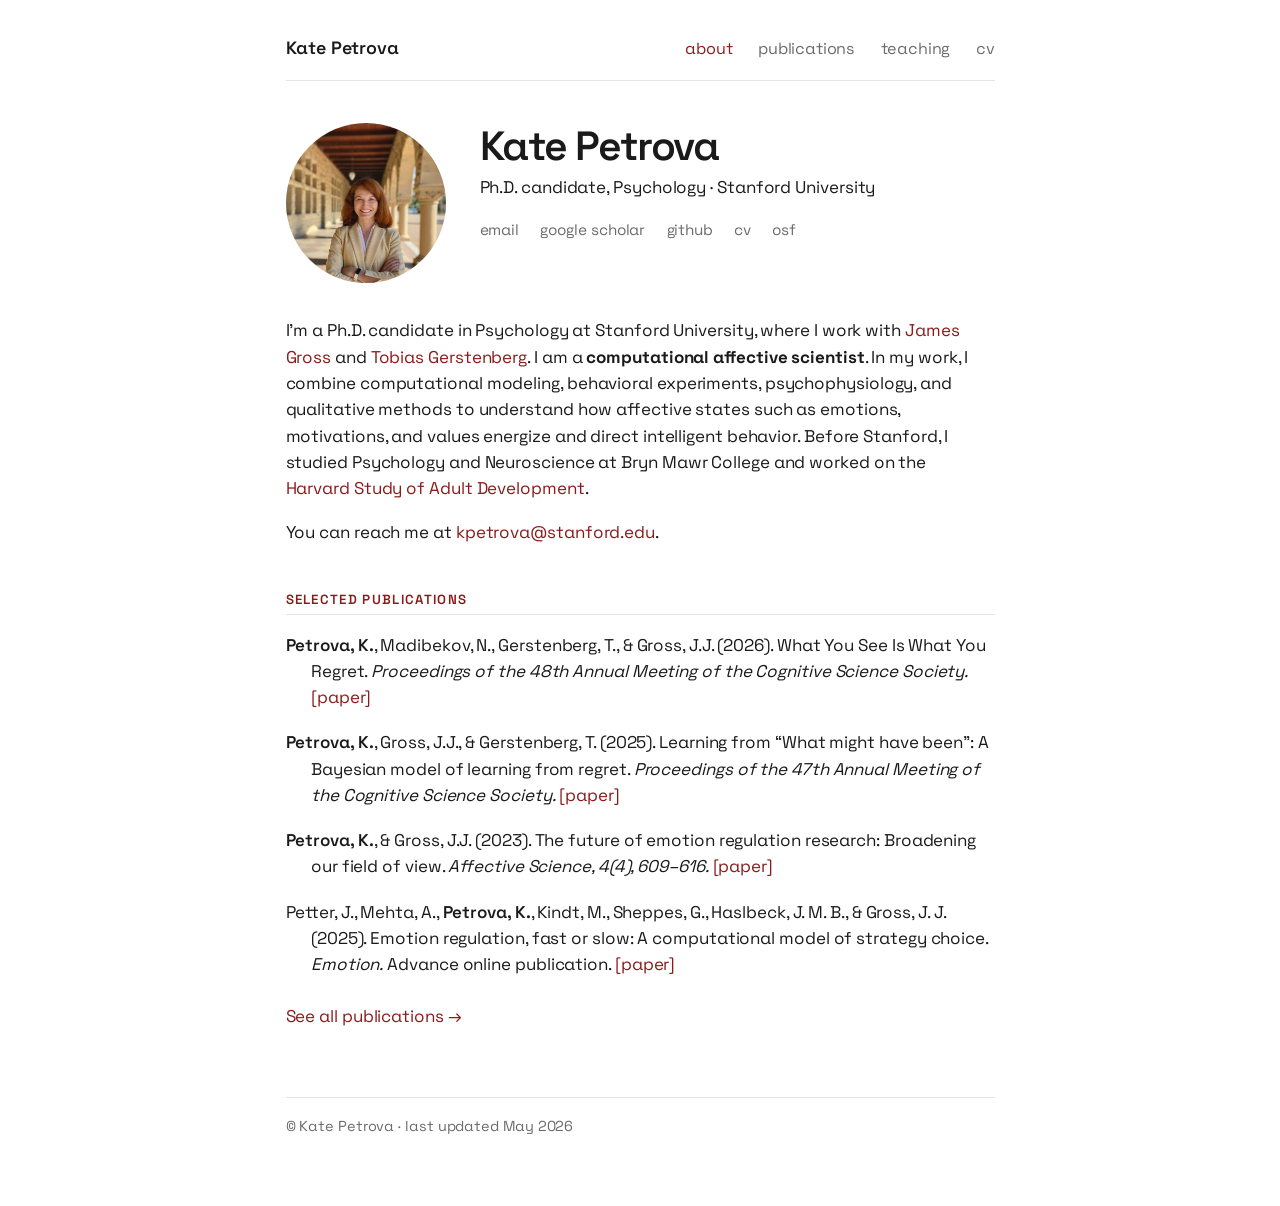
==== index.html @ a026ef2f "website v1" ====
<!doctype html>
<html lang="en">
<head>
  <meta charset="utf-8">
  <meta name="viewport" content="width=device-width, initial-scale=1">
  <title>Kate Petrova</title>
  <meta name="description" content="Kate Petrova is a Ph.D. candidate in Psychology at Stanford University studying computational affective science.">
  <link rel="stylesheet" href="styles.css">
  <link rel="preconnect" href="https://fonts.googleapis.com">
  <link rel="preconnect" href="https://fonts.gstatic.com" crossorigin>
  <link href="https://fonts.googleapis.com/css2?family=Space+Grotesk:wght@400;500;600;700&display=swap" rel="stylesheet">
</head>
<body>
  <div class="container">
    <header class="site-header">
      <nav class="site-nav">
        <a href="index.html" class="brand">Kate Petrova</a>
        <a href="index.html" class="active">about</a>
        <a href="publications.html">publications</a>
        <a href="teaching.html">teaching</a>
        <a href="cv.html">cv</a>
      </nav>
    </header>

    <section class="hero">
      <div class="hero-photo">
        <img src="profile.png" alt="Kate Petrova">
      </div>
      <div class="hero-text">
        <h1>Kate Petrova</h1>
        <p>Ph.D. candidate, Psychology &middot; Stanford University</p>
        <div class="icon-links">
          <a href="mailto:kpetrova@stanford.edu">email</a>
          <a href="https://scholar.google.com/citations?user=rI-soqgAAAAJ&hl=en&authuser=1" target="_blank" rel="noopener">google scholar</a>
          <a href="https://github.com/kateptrv" target="_blank" rel="noopener">github</a>
          <a href="cv.pdf" target="_blank" rel="noopener">cv</a>
          <a href="https://osf.io/2hm49/" target="_blank" rel="noopener">osf</a>
        </div>
      </div>
    </section>

    <section>
      <p>
        I&rsquo;m a Ph.D. candidate in Psychology at Stanford University, where I work
        with <a href="https://spl.stanford.edu/" target="_blank" rel="noopener">James Gross</a>
        and <a href="https://cicl.stanford.edu/" target="_blank" rel="noopener">Tobias Gerstenberg</a>.
        I am a <b>computational affective scientist</b>. In my work, I combine computational modeling, behavioral experiments, psychophysiology, and qualitative methods to understand how affective states such as emotions, motivations, and values energize and direct intelligent behavior.
        Before Stanford, I studied Psychology and Neuroscience at Bryn Mawr College
        and worked on the <a href="https://www.adultdevelopmentstudy.org" target="_blank" rel="noopener">Harvard Study of Adult Development</a>.
      </p>
      <p>
        You can reach me at
        <a href="mailto:kpetrova@stanford.edu">kpetrova@stanford.edu</a>.
      </p>
    </section>

    <section>
      <h2>Selected publications</h2>

      <div class="pub">
        <span class="me">Petrova, K.</span>, Madibekov, N., Gerstenberg, T., &amp; Gross, J.J. (2026).
        What You See Is What You Regret.
        <span class="venue">Proceedings of the 48th Annual Meeting of the Cognitive Science Society.</span>
        <a href="https://doi.org/10.31234/osf.io/raxge_v1" target="_blank" rel="noopener">[paper]</a>
      </div>

      <div class="pub">
        <span class="me">Petrova, K.</span>, Gross, J.J., &amp; Gerstenberg, T. (2025).
        Learning from &ldquo;What might have been&rdquo;: A Bayesian model of learning from regret.
        <span class="venue">Proceedings of the 47th Annual Meeting of the Cognitive Science Society.</span>
        <a href="https://escholarship.org/uc/item/3zv3g7xg" target="_blank" rel="noopener">[paper]</a>
      </div>

      <div class="pub">
        <span class="me">Petrova, K.</span>, &amp; Gross, J.J. (2023).
        The future of emotion regulation research: Broadening our field of view.
        <span class="venue">Affective Science, 4(4), 609&ndash;616.</span>
        <a href="https://doi.org/10.1007/s42761-023-00222-0" target="_blank" rel="noopener">[paper]</a>
      </div>

      <div class="pub">
        Petter, J., Mehta, A., <span class="me">Petrova, K.</span>, Kindt, M., Sheppes, G., Haslbeck, J. M. B., &amp; Gross, J. J. (2025).
        Emotion regulation, fast or slow: A computational model of strategy choice.
        <span class="venue">Emotion.</span> Advance online publication.
        <a href="https://doi.org/10.1037/emo0001471" target="_blank" rel="noopener">[paper]</a>
      </div>

      <p style="margin-top:1.5rem"><a href="publications.html">See all publications &rarr;</a></p>
    </section>

    <footer>
      &copy; Kate Petrova &middot; last updated May 2026
    </footer>
  </div>
</body>
</html>
---- styles.css ----
:root {
  --text: #1a1a1a;
  --muted: #6b6b6b;
  --accent: #8b1a1a;
  --bg: #ffffff;
  --rule: #e5e5e5;
  --max-width: 760px;
}

* { box-sizing: border-box; }

html {
  font-size: 17px;
  -webkit-text-size-adjust: 100%;
}

body {
  margin: 0;
  font-family: "Space Grotesk", -apple-system, BlinkMacSystemFont, "Helvetica Neue", Arial, sans-serif;
  font-feature-settings: "ss01", "ss02";
  color: var(--text);
  background: var(--bg);
  line-height: 1.55;
  letter-spacing: -0.005em;
}

.container {
  max-width: var(--max-width);
  margin: 0 auto;
  padding: 2rem 1.5rem 4rem;
}

/* ---------- header / nav ---------- */
header.site-header {
  border-bottom: 1px solid var(--rule);
  margin-bottom: 2.5rem;
  padding-bottom: 1rem;
}

nav.site-nav {
  display: flex;
  flex-wrap: wrap;
  align-items: baseline;
  gap: 1.5rem;
  font-size: 0.95rem;
  letter-spacing: -0.01em;
}

nav.site-nav .brand {
  font-weight: 600;
  font-size: 1.05rem;
  margin-right: auto;
  color: var(--text);
  text-decoration: none;
}

nav.site-nav a {
  color: var(--muted);
  text-decoration: none;
  transition: color 0.15s ease;
}

nav.site-nav a:hover,
nav.site-nav a.active {
  color: var(--accent);
}

/* ---------- typography ---------- */
h1, h2, h3 {
  font-weight: 600;
  line-height: 1.15;
  letter-spacing: -0.025em;
}

h1 {
  font-size: 2.4rem;
  margin: 0 0 0.25rem;
  letter-spacing: -0.035em;
}

h2 {
  margin: 2.75rem 0 1rem;
  padding-bottom: 0.4rem;
  border-bottom: 1px solid var(--rule);
  color: var(--accent);
  letter-spacing: 0.1em;
  text-transform: uppercase;
  font-size: 0.78rem;
  font-weight: 600;
}

h3 {
  font-size: 1rem;
  margin: 1.5rem 0 0.4rem;
}

p { margin: 0 0 1rem; }

a {
  color: var(--accent);
  text-decoration: none;
  border-bottom: 1px solid transparent;
  transition: border-color 0.15s ease;
}

a:hover { border-bottom-color: var(--accent); }

/* ---------- hero (homepage) ---------- */
.hero {
  display: flex;
  gap: 2rem;
  align-items: flex-start;
  margin-bottom: 2rem;
}

.hero-photo {
  flex: 0 0 160px;
  width: 160px;
  height: 160px;
  border-radius: 50%;
  background: #efece7;
  overflow: hidden;
  display: flex;
  align-items: center;
  justify-content: center;
  color: var(--muted);
  font-size: 0.8rem;
}

.hero-photo img {
  width: 100%;
  height: 100%;
  object-fit: cover;
}

.hero-text { flex: 1; min-width: 0; }

.hero-text .tagline {
  color: var(--muted);
  font-style: italic;
  margin-top: 0.25rem;
}

/* ---------- icon links row ---------- */
.icon-links {
  display: flex;
  flex-wrap: wrap;
  gap: 1.25rem;
  margin: 1rem 0 0;
  font-size: 0.9rem;
  letter-spacing: -0.005em;
}

.icon-links a {
  color: var(--muted);
}

.icon-links a:hover { color: var(--accent); }

/* ---------- publication entries ---------- */
.pub {
  margin-bottom: 1.1rem;
  text-indent: -1.5rem;
  padding-left: 1.5rem;
}

.pub .me { font-weight: 600; }

.pub .venue { font-style: italic; }

.pub-year {
  margin-top: 1.75rem;
  margin-bottom: 0.5rem;
  font-size: 0.78rem;
  font-weight: 600;
  letter-spacing: 0.12em;
  color: var(--muted);
  text-transform: uppercase;
}

/* ---------- teaching / award lists ---------- */
.entry {
  display: flex;
  justify-content: space-between;
  gap: 1rem;
  margin-bottom: 1.1rem;
  align-items: baseline;
}

.entry-main { flex: 1; }

.entry-main .title { font-weight: 600; }

.entry-main .sub {
  color: var(--muted);
  font-size: 0.95rem;
}

.entry .when {
  color: var(--muted);
  font-size: 0.85rem;
  letter-spacing: 0.01em;
  white-space: nowrap;
  font-variant-numeric: tabular-nums;
}

/* ---------- footer ---------- */
footer {
  margin-top: 4rem;
  padding-top: 1rem;
  border-top: 1px solid var(--rule);
  color: var(--muted);
  font-size: 0.85rem;
}

/* ---------- responsive ---------- */
@media (max-width: 600px) {
  html { font-size: 16px; }
  .hero { flex-direction: column; align-items: center; text-align: center; }
  .hero-photo { flex-basis: 140px; width: 140px; height: 140px; }
  .icon-links { justify-content: center; }
  .entry { flex-direction: column; gap: 0.25rem; }
  .entry .when { font-size: 0.8rem; }
}
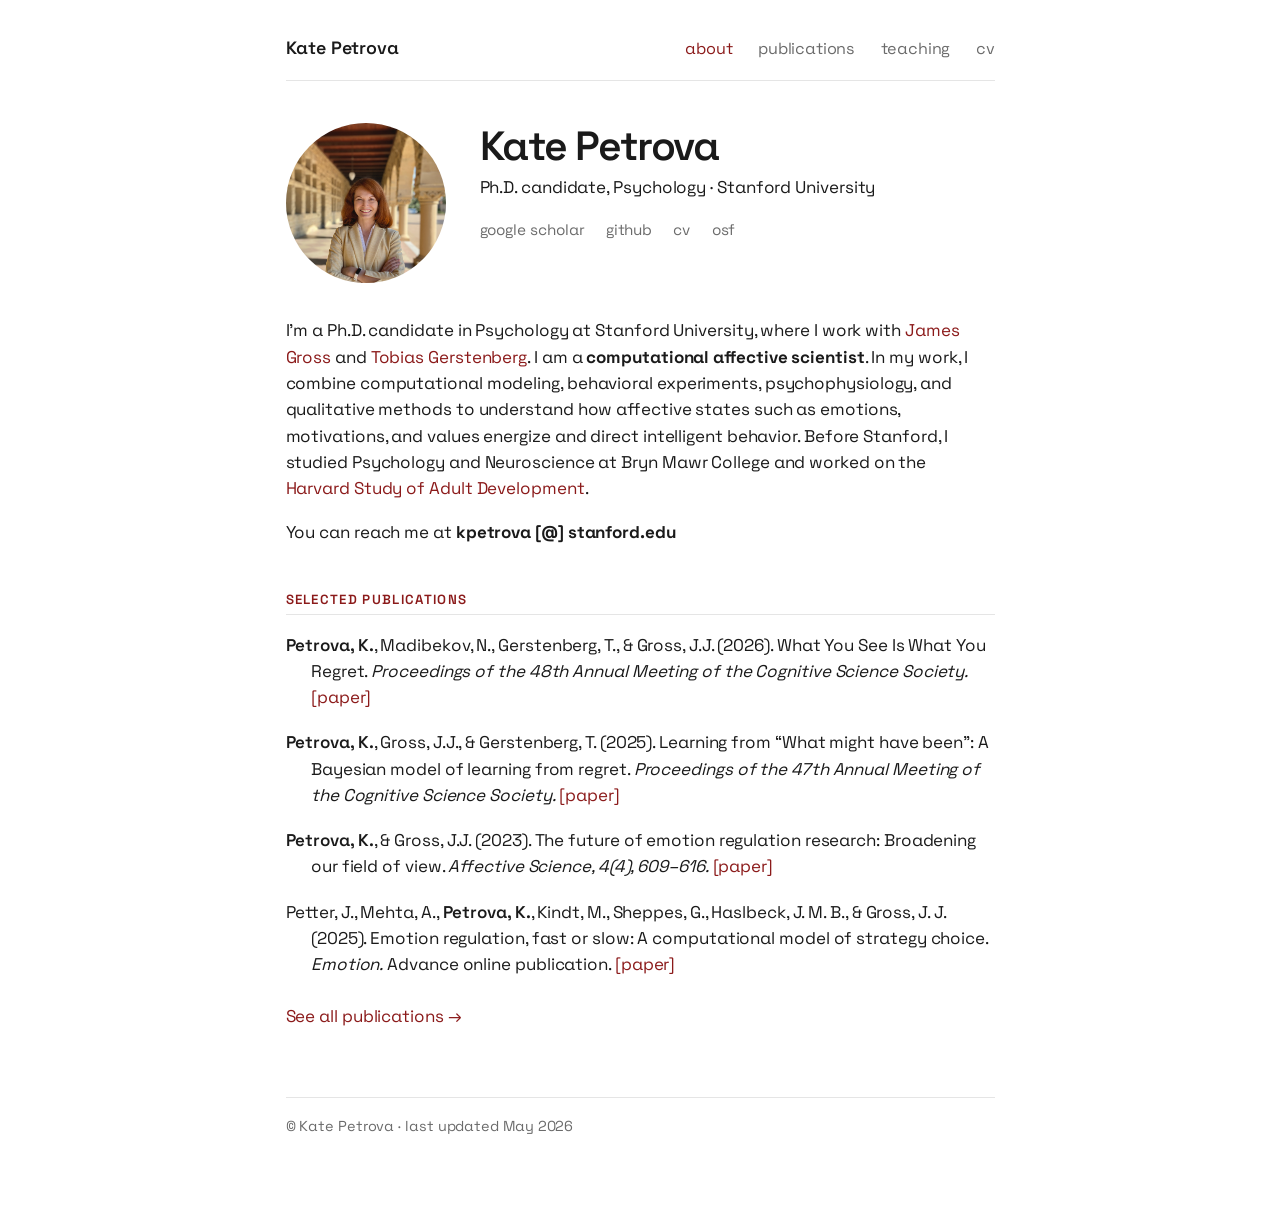
==== commit b7a0fc99: "update cv" ====
--- a/index.html
+++ b/index.html
@@ -30,7 +30,6 @@
         <h1>Kate Petrova</h1>
         <p>Ph.D. candidate, Psychology &middot; Stanford University</p>
         <div class="icon-links">
-          <a href="mailto:kpetrova@stanford.edu">email</a>
           <a href="https://scholar.google.com/citations?user=rI-soqgAAAAJ&hl=en&authuser=1" target="_blank" rel="noopener">google scholar</a>
           <a href="https://github.com/kateptrv" target="_blank" rel="noopener">github</a>
           <a href="cv.pdf" target="_blank" rel="noopener">cv</a>
@@ -50,7 +49,7 @@
       </p>
       <p>
         You can reach me at
-        <a href="mailto:kpetrova@stanford.edu">kpetrova@stanford.edu</a>.
+        <b>kpetrova [@] stanford.edu</b>
       </p>
     </section>
 
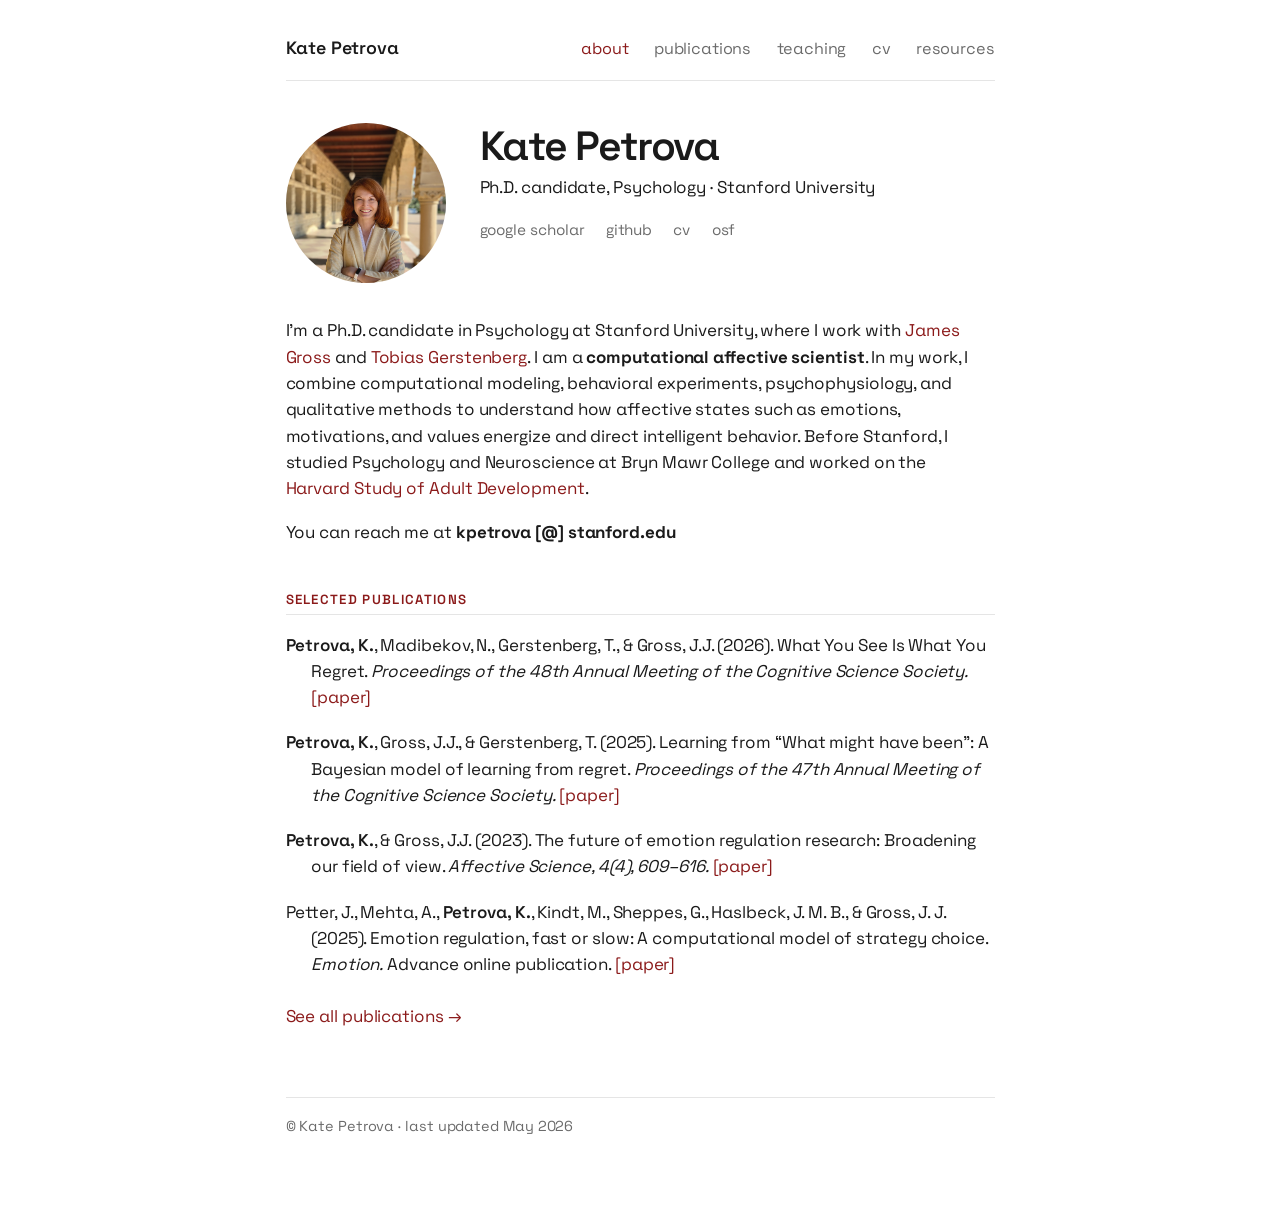
==== commit 8eedbfb5: "resources page" ====
--- a/index.html
+++ b/index.html
@@ -19,6 +19,7 @@
         <a href="publications.html">publications</a>
         <a href="teaching.html">teaching</a>
         <a href="cv.html">cv</a>
+        <a href="resources.html">resources</a>
       </nav>
     </header>
 
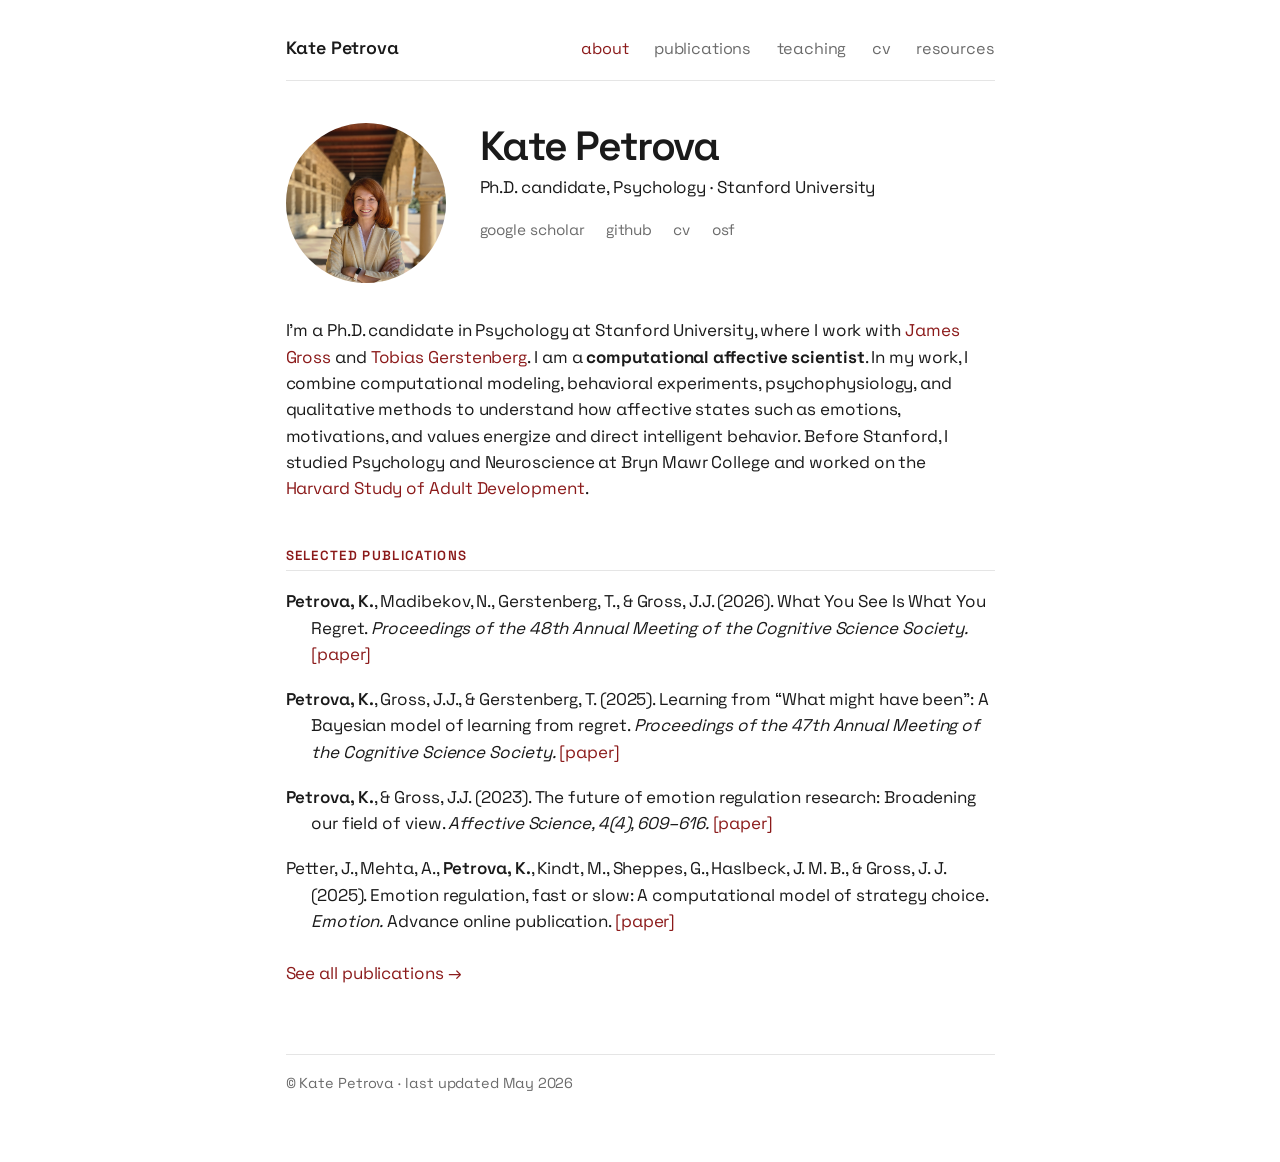
==== commit 85062699: "remove email" ====
--- a/index.html
+++ b/index.html
@@ -48,10 +48,6 @@
         Before Stanford, I studied Psychology and Neuroscience at Bryn Mawr College
         and worked on the <a href="https://www.adultdevelopmentstudy.org" target="_blank" rel="noopener">Harvard Study of Adult Development</a>.
       </p>
-      <p>
-        You can reach me at
-        <b>kpetrova [@] stanford.edu</b>
-      </p>
     </section>
 
     <section>
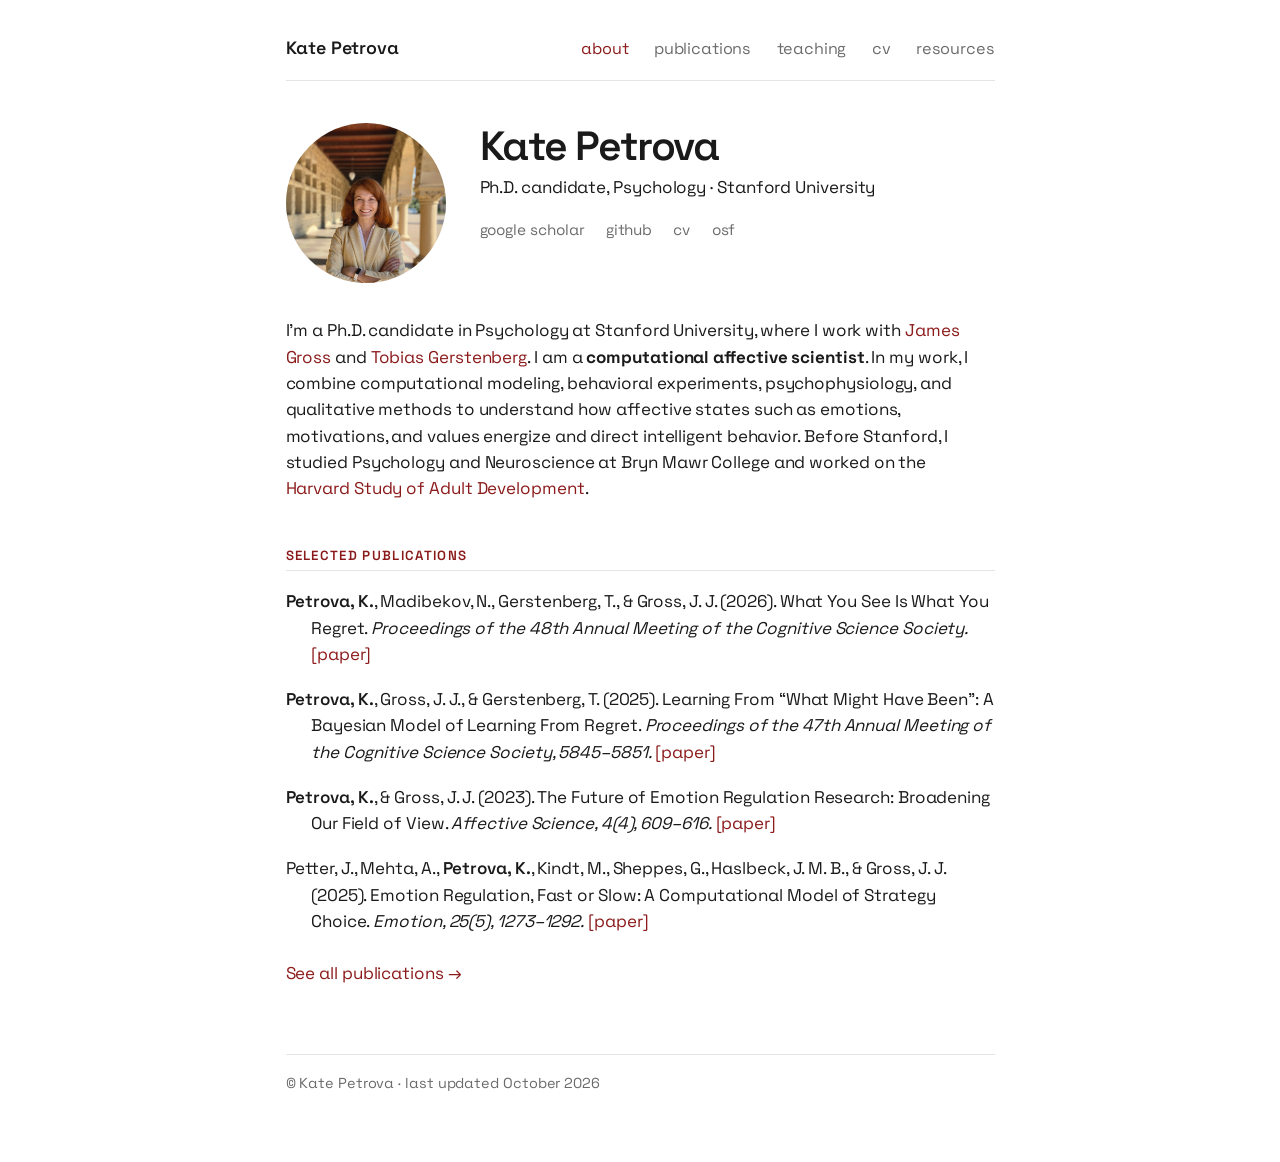
==== commit c0a4cff6: "Update CV and site publications Apply CV feedback (title-case citations, spacing, ordering, primary " ====
--- a/index.html
+++ b/index.html
@@ -54,30 +54,30 @@
       <h2>Selected publications</h2>
 
       <div class="pub">
-        <span class="me">Petrova, K.</span>, Madibekov, N., Gerstenberg, T., &amp; Gross, J.J. (2026).
+        <span class="me">Petrova, K.</span>, Madibekov, N., Gerstenberg, T., &amp; Gross, J. J. (2026).
         What You See Is What You Regret.
         <span class="venue">Proceedings of the 48th Annual Meeting of the Cognitive Science Society.</span>
-        <a href="https://doi.org/10.31234/osf.io/raxge_v1" target="_blank" rel="noopener">[paper]</a>
+        <a href="https://escholarship.org/uc/item/2rh0g87t" target="_blank" rel="noopener">[paper]</a>
       </div>
 
       <div class="pub">
-        <span class="me">Petrova, K.</span>, Gross, J.J., &amp; Gerstenberg, T. (2025).
-        Learning from &ldquo;What might have been&rdquo;: A Bayesian model of learning from regret.
-        <span class="venue">Proceedings of the 47th Annual Meeting of the Cognitive Science Society.</span>
+        <span class="me">Petrova, K.</span>, Gross, J. J., &amp; Gerstenberg, T. (2025).
+        Learning From &ldquo;What Might Have Been&rdquo;: A Bayesian Model of Learning From Regret.
+        <span class="venue">Proceedings of the 47th Annual Meeting of the Cognitive Science Society, 5845&ndash;5851.</span>
         <a href="https://escholarship.org/uc/item/3zv3g7xg" target="_blank" rel="noopener">[paper]</a>
       </div>
 
       <div class="pub">
-        <span class="me">Petrova, K.</span>, &amp; Gross, J.J. (2023).
-        The future of emotion regulation research: Broadening our field of view.
+        <span class="me">Petrova, K.</span>, &amp; Gross, J. J. (2023).
+        The Future of Emotion Regulation Research: Broadening Our Field of View.
         <span class="venue">Affective Science, 4(4), 609&ndash;616.</span>
         <a href="https://doi.org/10.1007/s42761-023-00222-0" target="_blank" rel="noopener">[paper]</a>
       </div>
 
       <div class="pub">
         Petter, J., Mehta, A., <span class="me">Petrova, K.</span>, Kindt, M., Sheppes, G., Haslbeck, J. M. B., &amp; Gross, J. J. (2025).
-        Emotion regulation, fast or slow: A computational model of strategy choice.
-        <span class="venue">Emotion.</span> Advance online publication.
+        Emotion Regulation, Fast or Slow: A Computational Model of Strategy Choice.
+        <span class="venue">Emotion, 25(5), 1273&ndash;1292.</span>
         <a href="https://doi.org/10.1037/emo0001471" target="_blank" rel="noopener">[paper]</a>
       </div>
 
@@ -85,7 +85,7 @@
     </section>
 
     <footer>
-      &copy; Kate Petrova &middot; last updated May 2026
+      &copy; Kate Petrova &middot; last updated October 2026
     </footer>
   </div>
 </body>
